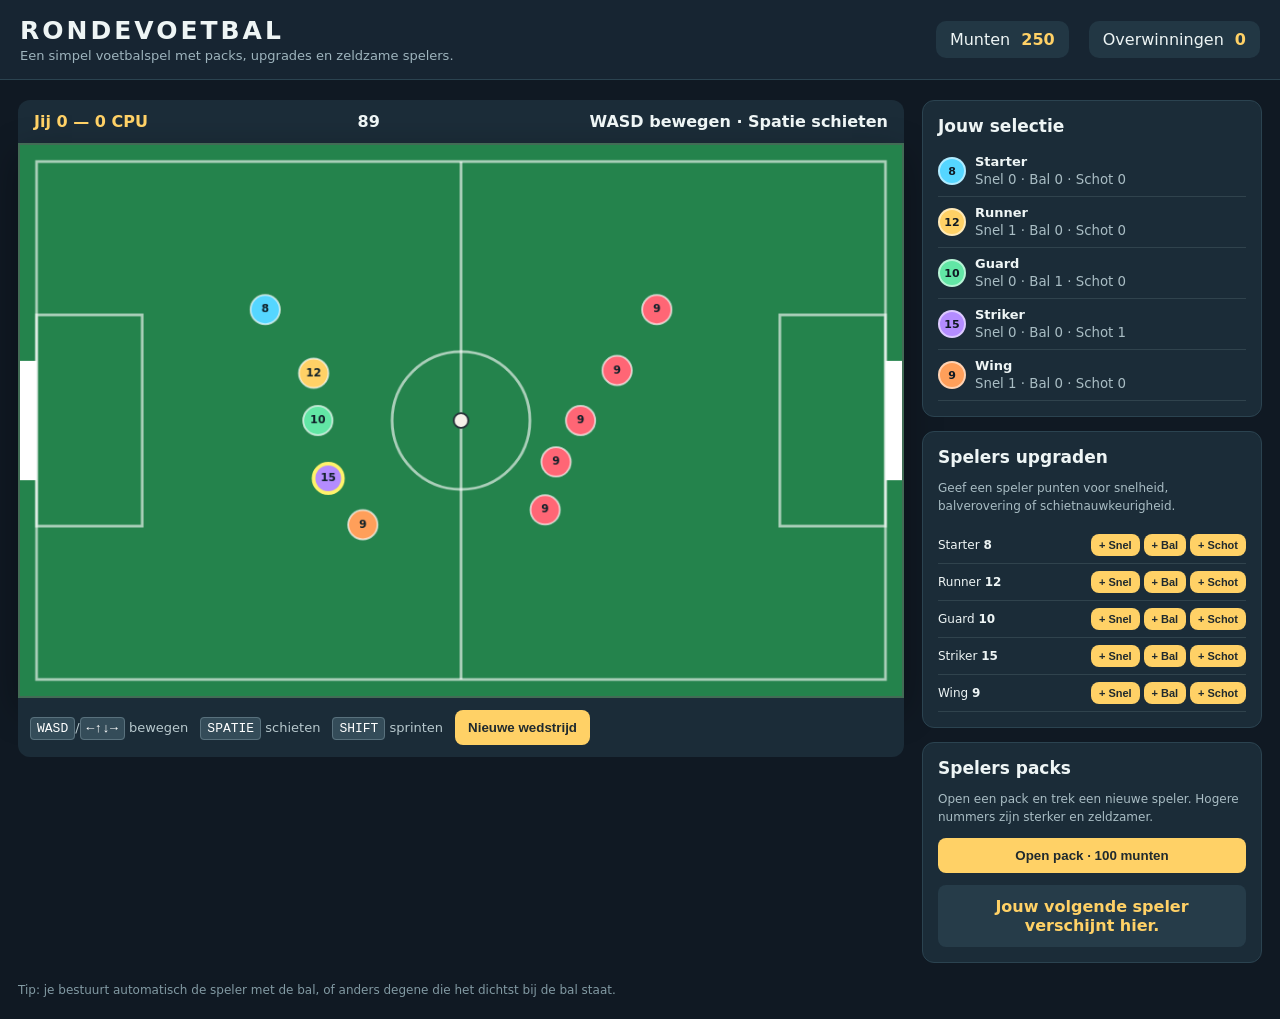
==== index.html @ 4675faf3 "Add files via upload" ====
<!doctype html>
<html lang="nl">
<head>
<meta charset="utf-8"><meta name="viewport" content="width=device-width,initial-scale=1">
<title>Rondevoetbal — Arena</title><link rel="stylesheet" href="style.css">
</head>
<body>
<header><div><h1>RONDEVOETBAL</h1><p>Een simpel voetbalspel met packs, upgrades en zeldzame spelers.</p></div><div class="topstats"><span>Munten <b id="coins">0</b></span><span>Overwinningen <b id="wins">0</b></span></div></header>
<main>
<section class="game-wrap">
 <div class="hud"><span id="score">Jij 0 — 0 CPU</span><span id="clock">90</span><span id="status">WASD bewegen · Spatie schieten</span></div>
 <canvas id="game" width="960" height="600" aria-label="Voetbalveld"></canvas>
 <div class="controls"><span><kbd>WASD</kbd>/<kbd>←↑↓→</kbd> bewegen</span><span><kbd>SPATIE</kbd> schieten</span><span><kbd>SHIFT</kbd> sprinten</span><button id="restart">Nieuwe wedstrijd</button></div>
</section>
<aside>
 <section class="panel"><h2>Jouw selectie</h2><div id="squad"></div></section>
 <section class="panel"><h2>Spelers upgraden</h2><p class="muted">Geef een speler punten voor snelheid, balverovering of schietnauwkeurigheid.</p><div id="upgradeList"></div></section>
 <section class="panel packs"><h2>Spelers packs</h2><p>Open een pack en trek een nieuwe speler. Hogere nummers zijn sterker en zeldzamer.</p><button id="pack">Open pack · 100 munten</button><div id="pull" class="pull">Jouw volgende speler verschijnt hier.</div></section>
</aside>
</main>
<footer>Tip: je bestuurt automatisch de speler met de bal, of anders degene die het dichtst bij de bal staat.</footer>
<script src="game.js"></script>
</body></html>
---- style.css ----
*{box-sizing:border-box}body{margin:0;background:#101923;color:#eef5f5;font-family:system-ui,Segoe UI,sans-serif}header{display:flex;justify-content:space-between;align-items:center;padding:16px max(20px,calc((100vw - 1420px)/2));background:#172532;border-bottom:1px solid #2b4350}h1{letter-spacing:3px;margin:0;font-size:25px}header p{margin:3px 0 0;color:#9eb4bd;font-size:13px}.topstats{display:flex;gap:20px}.topstats span{background:#223744;padding:9px 14px;border-radius:10px}.topstats b{color:#ffd166;margin-left:6px}main{max-width:1420px;margin:20px auto;padding:0 18px;display:grid;grid-template-columns:minmax(500px,1fr) 340px;gap:18px}.game-wrap{min-width:0}.hud{display:flex;justify-content:space-between;background:#1b2c38;padding:12px 16px;border-radius:12px 12px 0 0;font-weight:700}#score{color:#ffd166}canvas{width:100%;height:auto;display:block;background:#23834d;border:2px solid #426c55;box-shadow:0 12px 35px #0005}.controls{display:flex;gap:12px;align-items:center;flex-wrap:wrap;background:#1b2c38;padding:12px;border-radius:0 0 12px 12px;color:#b8c9ce;font-size:13px}kbd{background:#344c59;border:1px solid #59717d;border-radius:4px;padding:3px 6px;color:white}button{border:0;border-radius:8px;padding:10px 13px;background:#ffd166;color:#202a2e;font-weight:800;cursor:pointer}button:hover{filter:brightness(1.08)}aside{display:flex;flex-direction:column;gap:14px}.panel{background:#1b2c38;border:1px solid #2b4350;border-radius:12px;padding:15px}.panel h2{font-size:17px;margin:0 0 10px}.muted,.panel p{font-size:12px;color:#a9bdc4;line-height:1.5}.player{display:flex;align-items:center;gap:9px;padding:8px 0;border-bottom:1px solid #30434d}.dot{width:28px;height:28px;border-radius:50%;display:grid;place-items:center;color:#101923;font-size:11px;font-weight:900;flex:none;border:2px solid #fff8}.player strong{font-size:13px;display:block}.player small{color:#a9bdc4}.player button{margin-left:auto;padding:6px 8px;font-size:11px}.statline{display:flex;gap:8px;flex-wrap:wrap;font-size:11px;color:#b7c8ce;margin-top:4px}.upgrade{display:flex;justify-content:space-between;align-items:center;padding:7px 0;border-bottom:1px solid #30434d;font-size:12px}.upgrade button{padding:5px 8px;font-size:11px}.pull{margin-top:12px;padding:12px;border-radius:8px;background:#263c49;color:#ffd166;font-weight:700;text-align:center;min-height:48px}.packs button{width:100%}footer{max-width:1420px;margin:0 auto;padding:0 18px 22px;color:#829aa3;font-size:12px}@media(max-width:900px){main{grid-template-columns:1fr}aside{display:grid;grid-template-columns:repeat(auto-fit,minmax(260px,1fr))}}@media(max-width:560px){header{align-items:flex-start;gap:10px;flex-direction:column}main{padding:0 8px;margin:10px auto}.controls{gap:8px}canvas{border-width:1px}}
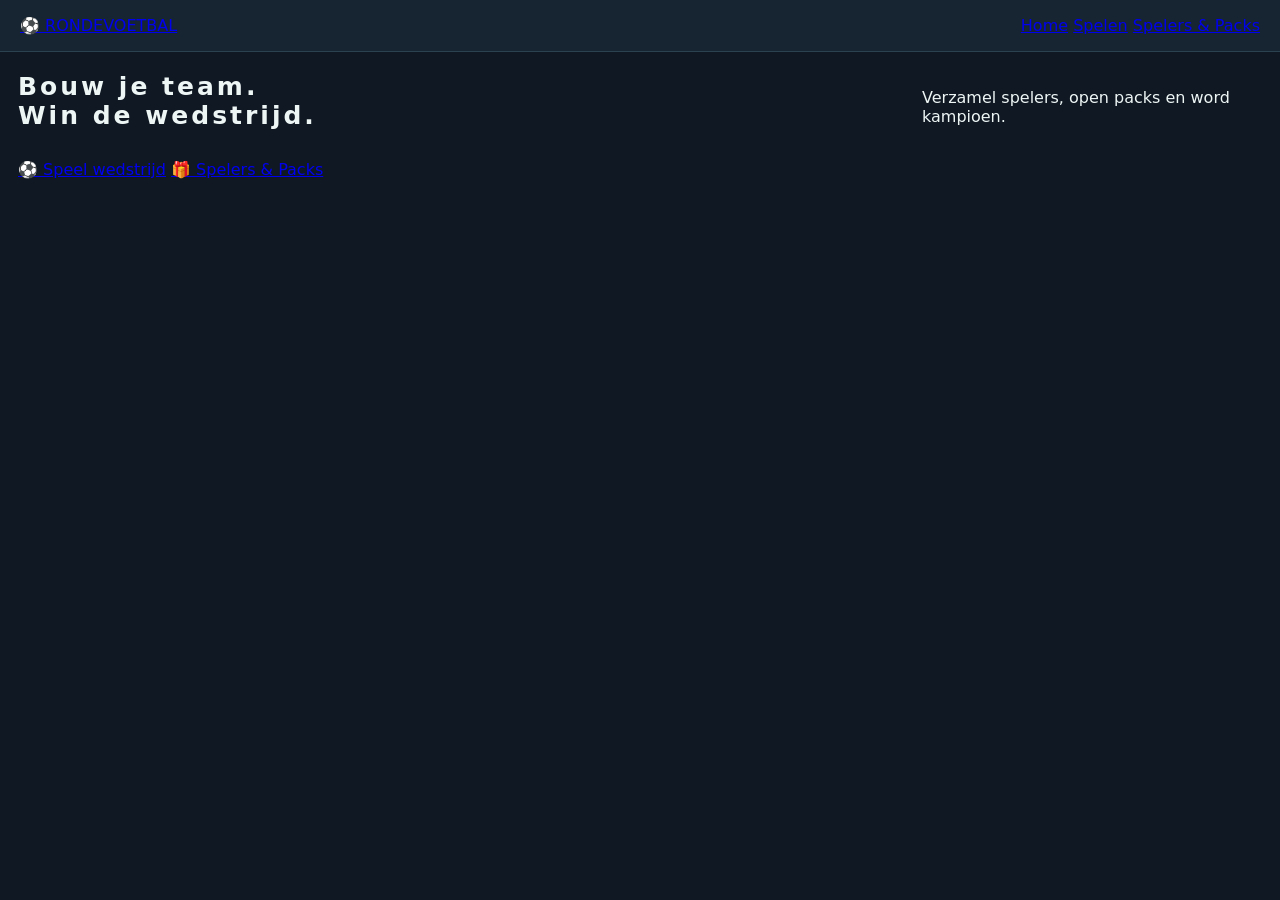
==== commit d759b868: "Update index.html" ====
--- a/index.html
+++ b/index.html
@@ -1,23 +1,29 @@
-<!doctype html>
+<!DOCTYPE html>
 <html lang="nl">
 <head>
-<meta charset="utf-8"><meta name="viewport" content="width=device-width,initial-scale=1">
-<title>Rondevoetbal — Arena</title><link rel="stylesheet" href="style.css">
+<meta charset="UTF-8">
+<meta name="viewport" content="width=device-width, initial-scale=1">
+<title>Rondevoetbal</title>
+<link rel="stylesheet" href="style.css">
 </head>
 <body>
-<header><div><h1>RONDEVOETBAL</h1><p>Een simpel voetbalspel met packs, upgrades en zeldzame spelers.</p></div><div class="topstats"><span>Munten <b id="coins">0</b></span><span>Overwinningen <b id="wins">0</b></span></div></header>
-<main>
-<section class="game-wrap">
- <div class="hud"><span id="score">Jij 0 — 0 CPU</span><span id="clock">90</span><span id="status">WASD bewegen · Spatie schieten</span></div>
- <canvas id="game" width="960" height="600" aria-label="Voetbalveld"></canvas>
- <div class="controls"><span><kbd>WASD</kbd>/<kbd>←↑↓→</kbd> bewegen</span><span><kbd>SPATIE</kbd> schieten</span><span><kbd>SHIFT</kbd> sprinten</span><button id="restart">Nieuwe wedstrijd</button></div>
-</section>
-<aside>
- <section class="panel"><h2>Jouw selectie</h2><div id="squad"></div></section>
- <section class="panel"><h2>Spelers upgraden</h2><p class="muted">Geef een speler punten voor snelheid, balverovering of schietnauwkeurigheid.</p><div id="upgradeList"></div></section>
- <section class="panel packs"><h2>Spelers packs</h2><p>Open een pack en trek een nieuwe speler. Hogere nummers zijn sterker en zeldzamer.</p><button id="pack">Open pack · 100 munten</button><div id="pull" class="pull">Jouw volgende speler verschijnt hier.</div></section>
-</aside>
+<header>
+<a href="index.html">⚽ RONDEVOETBAL</a>
+<nav>
+<a href="index.html">Home</a>
+<a href="game.html">Spelen</a>
+<a href="club.html">Spelers & Packs</a>
+</nav>
+</header>
+
+<main class="home">
+<h1>Bouw je team.<br><span>Win de wedstrijd.</span></h1>
+<p>Verzamel spelers, open packs en word kampioen.</p>
+
+<div class="actions">
+<a class="btn" href="game.html">⚽ Speel wedstrijd</a>
+<a class="btn secondary" href="club.html">🎁 Spelers & Packs</a>
+</div>
 </main>
-<footer>Tip: je bestuurt automatisch de speler met de bal, of anders degene die het dichtst bij de bal staat.</footer>
-<script src="game.js"></script>
-</body></html>+</body>
+</html>
